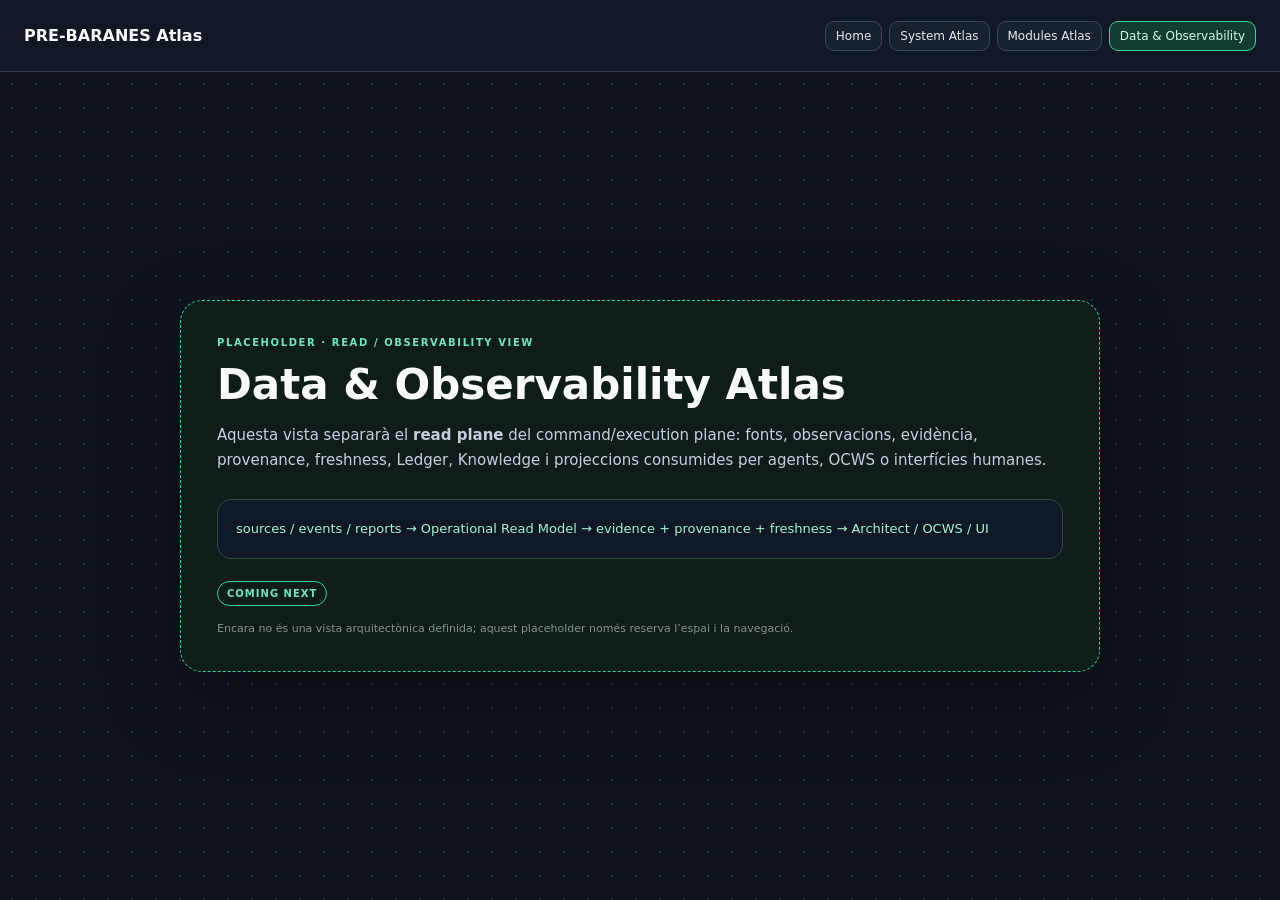
==== data-observability.html @ f3040fb4 "Compact Atlas home and add data observability placeholder" ====
<!doctype html>
<html lang="ca">
<head>
<meta charset="utf-8">
<meta name="viewport" content="width=device-width,initial-scale=1">
<title>PRE-BARANES Atlas — Data & Observability</title>
<style>
:root{color-scheme:dark;--bg:#0f141b;--line:#334155;--text:#f8fafc;--muted:#9fb0c4;--green:#34d399}
*{box-sizing:border-box}html,body{margin:0;min-height:100%;background:var(--bg);color:var(--text);font-family:Inter,system-ui,-apple-system,Segoe UI,sans-serif}body{background-image:radial-gradient(#263548 1px,transparent 1px);background-size:24px 24px}.top{height:72px;border-bottom:1px solid var(--line);background:#111827e8}.topin{max-width:1280px;height:100%;margin:auto;padding:0 24px;display:flex;align-items:center;justify-content:space-between;gap:18px}.brand{font-size:16px;font-weight:800}.nav{display:flex;gap:7px;flex-wrap:wrap}.nav a{font-size:12px;text-decoration:none;color:#e5e7eb;background:#18212f;border:1px solid #3b485b;border-radius:9px;padding:7px 10px}.nav a.active{background:#123d32;color:#d1fae5;border-color:#34d399}
main{min-height:calc(100vh - 72px);display:grid;place-items:center;padding:32px}.panel{width:min(920px,100%);padding:36px;border:1px dashed #34d399;border-radius:22px;background:#10201bdd;box-shadow:0 26px 80px #0005}.eyebrow{font-size:10px;letter-spacing:.16em;color:#6ee7b7;font-weight:800}.panel h1{font-size:42px;margin:12px 0 14px}.panel p{font-size:15px;line-height:1.65;color:#c4cfdd;margin:0}.flow{margin-top:26px;padding:18px;border:1px solid #2d4e43;border-radius:14px;background:#0f172acc;color:#a7f3d0;font-size:13px;line-height:1.7}.status{display:inline-block;margin-top:22px;padding:6px 9px;border:1px solid #34d399;border-radius:999px;color:#6ee7b7;font-size:10px;font-weight:800;letter-spacing:.1em}.note{margin-top:16px;color:#7f948c;font-size:11px}
@media(max-width:760px){.top{height:auto}.topin{padding:14px 18px;align-items:flex-start;flex-direction:column}.panel{padding:24px}.panel h1{font-size:32px}}
</style>
</head>
<body>
<header class="top"><div class="topin"><div class="brand">PRE-BARANES Atlas</div><nav class="nav"><a href="./index.html">Home</a><a href="./react-flow-test.html">System Atlas</a><a href="./modules-atlas.html">Modules Atlas</a><a class="active" href="./data-observability.html">Data & Observability</a></nav></div></header>
<main><section class="panel"><div class="eyebrow">PLACEHOLDER · READ / OBSERVABILITY VIEW</div><h1>Data & Observability Atlas</h1><p>Aquesta vista separarà el <strong>read plane</strong> del command/execution plane: fonts, observacions, evidència, provenance, freshness, Ledger, Knowledge i projeccions consumides per agents, OCWS o interfícies humanes.</p><div class="flow">sources / events / reports → Operational Read Model → evidence + provenance + freshness → Architect / OCWS / UI</div><span class="status">COMING NEXT</span><div class="note">Encara no és una vista arquitectònica definida; aquest placeholder només reserva l’espai i la navegació.</div></section></main>
</body>
</html>
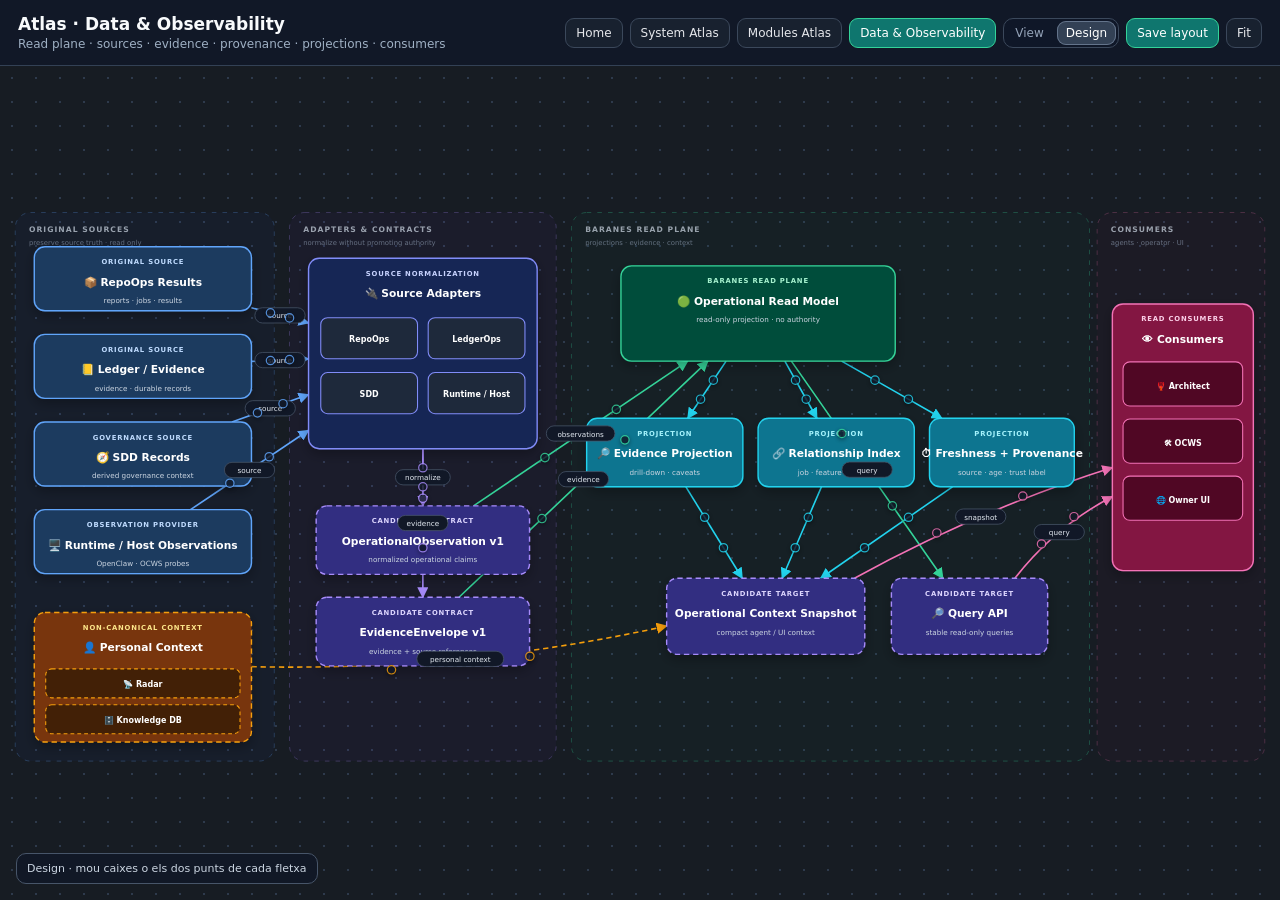
==== commit c343eb8e: "Build interactive Data Observability Atlas" ====
--- a/data-observability.html
+++ b/data-observability.html
@@ -5,14 +5,33 @@
 <meta name="viewport" content="width=device-width,initial-scale=1">
 <title>PRE-BARANES Atlas — Data & Observability</title>
 <style>
-:root{color-scheme:dark;--bg:#0f141b;--line:#334155;--text:#f8fafc;--muted:#9fb0c4;--green:#34d399}
-*{box-sizing:border-box}html,body{margin:0;min-height:100%;background:var(--bg);color:var(--text);font-family:Inter,system-ui,-apple-system,Segoe UI,sans-serif}body{background-image:radial-gradient(#263548 1px,transparent 1px);background-size:24px 24px}.top{height:72px;border-bottom:1px solid var(--line);background:#111827e8}.topin{max-width:1280px;height:100%;margin:auto;padding:0 24px;display:flex;align-items:center;justify-content:space-between;gap:18px}.brand{font-size:16px;font-weight:800}.nav{display:flex;gap:7px;flex-wrap:wrap}.nav a{font-size:12px;text-decoration:none;color:#e5e7eb;background:#18212f;border:1px solid #3b485b;border-radius:9px;padding:7px 10px}.nav a.active{background:#123d32;color:#d1fae5;border-color:#34d399}
-main{min-height:calc(100vh - 72px);display:grid;place-items:center;padding:32px}.panel{width:min(920px,100%);padding:36px;border:1px dashed #34d399;border-radius:22px;background:#10201bdd;box-shadow:0 26px 80px #0005}.eyebrow{font-size:10px;letter-spacing:.16em;color:#6ee7b7;font-weight:800}.panel h1{font-size:42px;margin:12px 0 14px}.panel p{font-size:15px;line-height:1.65;color:#c4cfdd;margin:0}.flow{margin-top:26px;padding:18px;border:1px solid #2d4e43;border-radius:14px;background:#0f172acc;color:#a7f3d0;font-size:13px;line-height:1.7}.status{display:inline-block;margin-top:22px;padding:6px 9px;border:1px solid #34d399;border-radius:999px;color:#6ee7b7;font-size:10px;font-weight:800;letter-spacing:.1em}.note{margin-top:16px;color:#7f948c;font-size:11px}
-@media(max-width:760px){.top{height:auto}.topin{padding:14px 18px;align-items:flex-start;flex-direction:column}.panel{padding:24px}.panel h1{font-size:32px}}
+:root{color-scheme:dark;--bg:#0f141b;--panel:#111827;--line:#334155;--text:#f8fafc;--muted:#9fb0c4;--edge:#94a3b8;--source:#60a5fa;--candidate:#a78bfa;--read:#34d399;--projection:#22d3ee;--personal:#f59e0b;--consumer:#f472b6}
+*{box-sizing:border-box}html,body{height:100%;margin:0}body{font-family:Inter,system-ui,-apple-system,Segoe UI,sans-serif;background:var(--bg);color:var(--text)}.app{height:100%;display:grid;grid-template-rows:auto 1fr}.top{display:flex;align-items:center;justify-content:space-between;gap:16px;padding:14px 18px;background:#111827;border-bottom:1px solid var(--line)}h1{font-size:17px;margin:0}.sub{font-size:12px;color:var(--muted);margin-top:3px}.nav{display:flex;gap:7px;flex-wrap:wrap}.nav a,.nav button{font:inherit;font-size:12px;text-decoration:none;color:#e5e7eb;background:#18212f;border:1px solid #3b485b;border-radius:9px;padding:7px 10px;cursor:pointer}.nav a.active,.nav button.primary{background:#0f766e;color:#fff;border-color:#34d399}.nav button.saved{background:#065f46;border-color:#34d399}.canvas{position:relative;min-height:0;overflow:hidden;background:#171c23}.canvas:before{content:"";position:absolute;inset:0;background-image:radial-gradient(#334155 1px,transparent 1px);background-size:24px 24px;pointer-events:none;opacity:.82}svg{position:absolute;inset:0;width:100%;height:100%;display:block;touch-action:none;user-select:none}.status{position:absolute;left:16px;bottom:16px;background:#111827e8;border:1px solid #475569;border-radius:10px;padding:8px 10px;font-size:11px;color:#cbd5e1;pointer-events:none}
+.zone{stroke-width:1.2;stroke-dasharray:6 8;pointer-events:none}.zone-source{fill:#1d4ed8;fill-opacity:.045;stroke:#60a5fa;stroke-opacity:.28}.zone-contract{fill:#6d28d9;fill-opacity:.045;stroke:#a78bfa;stroke-opacity:.28}.zone-read{fill:#047857;fill-opacity:.045;stroke:#34d399;stroke-opacity:.30}.zone-consumer{fill:#9d174d;fill-opacity:.035;stroke:#f472b6;stroke-opacity:.25}.zone-title{font-size:10px;letter-spacing:1.35px;font-weight:750;fill:#cbd5e1;opacity:.72;pointer-events:none}.zone-subtitle{font-size:9px;fill:#94a3b8;opacity:.62;pointer-events:none}
+.node{cursor:move}.box{stroke-width:1.8;filter:url(#shadow)}.kicker{font-size:9px;letter-spacing:1.05px;font-weight:700;text-anchor:middle}.title{font-size:14px;font-weight:780;fill:#fff;text-anchor:middle}.note{font-size:9.5px;fill:#cbd5e1;text-anchor:middle}.source .box{fill:#1e3a5f;stroke:#60a5fa}.source .kicker{fill:#bfdbfe}.adapter .box{fill:#172554;stroke:#818cf8}.adapter .kicker{fill:#c7d2fe}.candidate .box{fill:#312e81;stroke:#a78bfa;stroke-dasharray:7 5}.candidate .kicker{fill:#ddd6fe}.readcore .box{fill:#064e3b;stroke:#34d399}.readcore .kicker{fill:#a7f3d0}.projection .box{fill:#0e7490;stroke:#22d3ee}.projection .kicker{fill:#a5f3fc}.personal .box{fill:#78350f;stroke:#f59e0b;stroke-dasharray:7 5}.personal .kicker{fill:#fde68a}.consumer .box{fill:#831843;stroke:#f472b6}.consumer .kicker{fill:#fbcfe8}.sub-box{stroke-width:1.4}.sub-title{font-size:10.5px;font-weight:700;fill:#fff;text-anchor:middle}.adapter .sub-box{fill:#1e293b;stroke:#818cf8}.personal .sub-box{fill:#422006;stroke:#f59e0b;stroke-dasharray:5 4}.consumer .sub-box{fill:#500724;stroke:#f472b6}
+.edge{fill:none;stroke:var(--edge);stroke-width:2.1;marker-end:url(#arrow);pointer-events:none}.edge.sourceedge{stroke:var(--source);marker-end:url(#arrowBlue)}.edge.contractedge{stroke:var(--candidate);marker-end:url(#arrowViolet)}.edge.readedge{stroke:var(--read);marker-end:url(#arrowGreen)}.edge.projectedge{stroke:var(--projection);marker-end:url(#arrowCyan)}.edge.personaledge{stroke:var(--personal);marker-end:url(#arrowAmber);stroke-dasharray:7 5}.edge.consumeedge{stroke:var(--consumer);marker-end:url(#arrowPink)}.edge-label-bg{fill:#111827;stroke:#475569;pointer-events:none}.edge-label{fill:#e2e8f0;font-size:9.5px;text-anchor:middle;pointer-events:none}.edge-handle{fill:#111827;stroke:#94a3b8;stroke-width:1.6;opacity:.82;cursor:move;pointer-events:all;filter:drop-shadow(0 2px 3px rgba(0,0,0,.45))}.edge-handle:hover,.edge-handle.active{stroke:#fff;stroke-width:2.2;opacity:1}.edge-handle.sourceedge{stroke:var(--source)}.edge-handle.contractedge{stroke:var(--candidate)}.edge-handle.readedge{stroke:var(--read)}.edge-handle.projectedge{stroke:var(--projection)}.edge-handle.personaledge{stroke:var(--personal)}.edge-handle.consumeedge{stroke:var(--consumer)}
+#data-mode-group{display:flex;gap:4px;padding:2px;border:1px solid #3b485b;border-radius:10px;background:#0f172a80}#data-mode-group button{border:0!important;background:transparent!important;padding:5px 9px!important;color:#94a3b8!important}#data-mode-group button.active{background:#334155!important;color:#fff!important;box-shadow:inset 0 0 0 1px #64748b}body[data-data-mode="view"] #edge-handles{display:none}body[data-data-mode="view"] .node{cursor:default!important}@media(max-width:800px){.top{align-items:flex-start;flex-direction:column}.canvas{min-height:720px}}
 </style>
 </head>
 <body>
-<header class="top"><div class="topin"><div class="brand">PRE-BARANES Atlas</div><nav class="nav"><a href="./index.html">Home</a><a href="./react-flow-test.html">System Atlas</a><a href="./modules-atlas.html">Modules Atlas</a><a class="active" href="./data-observability.html">Data & Observability</a></nav></div></header>
-<main><section class="panel"><div class="eyebrow">PLACEHOLDER · READ / OBSERVABILITY VIEW</div><h1>Data & Observability Atlas</h1><p>Aquesta vista separarà el <strong>read plane</strong> del command/execution plane: fonts, observacions, evidència, provenance, freshness, Ledger, Knowledge i projeccions consumides per agents, OCWS o interfícies humanes.</p><div class="flow">sources / events / reports → Operational Read Model → evidence + provenance + freshness → Architect / OCWS / UI</div><span class="status">COMING NEXT</span><div class="note">Encara no és una vista arquitectònica definida; aquest placeholder només reserva l’espai i la navegació.</div></section></main>
+<div class="app">
+<header class="top"><div><h1>Atlas · Data & Observability</h1><div class="sub">Read plane · sources · evidence · provenance · projections · consumers</div></div><nav class="nav"><a href="./index.html">Home</a><a href="./react-flow-test.html">System Atlas</a><a href="./modules-atlas.html">Modules Atlas</a><a class="active" href="./data-observability.html">Data & Observability</a><button id="save" class="primary" type="button">Save layout</button><button id="fit" type="button">Fit</button></nav></header>
+<main class="canvas"><svg id="g" viewBox="0 0 1680 880" aria-label="Data and Observability Atlas"><defs><marker id="arrow" viewBox="0 0 10 10" refX="9" refY="5" markerWidth="7" markerHeight="7" orient="auto"><path d="M0 0L10 5L0 10z" fill="#94a3b8"/></marker><marker id="arrowBlue" viewBox="0 0 10 10" refX="9" refY="5" markerWidth="7" markerHeight="7" orient="auto"><path d="M0 0L10 5L0 10z" fill="#60a5fa"/></marker><marker id="arrowViolet" viewBox="0 0 10 10" refX="9" refY="5" markerWidth="7" markerHeight="7" orient="auto"><path d="M0 0L10 5L0 10z" fill="#a78bfa"/></marker><marker id="arrowGreen" viewBox="0 0 10 10" refX="9" refY="5" markerWidth="7" markerHeight="7" orient="auto"><path d="M0 0L10 5L0 10z" fill="#34d399"/></marker><marker id="arrowCyan" viewBox="0 0 10 10" refX="9" refY="5" markerWidth="7" markerHeight="7" orient="auto"><path d="M0 0L10 5L0 10z" fill="#22d3ee"/></marker><marker id="arrowAmber" viewBox="0 0 10 10" refX="9" refY="5" markerWidth="7" markerHeight="7" orient="auto"><path d="M0 0L10 5L0 10z" fill="#f59e0b"/></marker><marker id="arrowPink" viewBox="0 0 10 10" refX="9" refY="5" markerWidth="7" markerHeight="7" orient="auto"><path d="M0 0L10 5L0 10z" fill="#f472b6"/></marker><filter id="shadow" x="-20%" y="-30%" width="140%" height="170%"><feDropShadow dx="0" dy="6" stdDeviation="8" flood-color="#000" flood-opacity=".28"/></filter></defs><g id="zones"></g><g id="edges"></g><g id="nodes"></g><g id="labels"></g><g id="edge-handles"></g></svg><div id="status" class="status">Read plane · View / Design · Save layout per conservar-ho</div></main>
+</div>
+<script>
+(()=>{
+const svg=document.getElementById('g'),Z=document.getElementById('zones'),N=document.getElementById('nodes'),E=document.getElementById('edges'),L=document.getElementById('labels'),H=document.getElementById('edge-handles'),save=document.getElementById('save'),fitBtn=document.getElementById('fit'),status=document.getElementById('status'),nav=document.querySelector('.nav'),NS='http://www.w3.org/2000/svg',KEY='pre-baranes-atlas:data-observability:v1',MODE='pre-baranes-atlas:data-observability:mode:v1';
+const defs={repo:{x:45,y:130,w:285,h:84,type:'source',kicker:'ORIGINAL SOURCE',title:'📦 RepoOps Results',note:'reports · jobs · results'},ledger:{x:45,y:245,w:285,h:84,type:'source',kicker:'ORIGINAL SOURCE',title:'📒 Ledger / Evidence',note:'evidence · durable records'},sdd:{x:45,y:360,w:285,h:84,type:'source',kicker:'GOVERNANCE SOURCE',title:'🧭 SDD Records',note:'derived governance context'},runtime:{x:45,y:475,w:285,h:84,type:'source',kicker:'OBSERVATION PROVIDER',title:'🖥️ Runtime / Host Observations',note:'OpenClaw · OCWS probes'},personal:{x:45,y:610,w:285,h:170,type:'personal',kicker:'NON-CANONICAL CONTEXT',title:'👤 Personal Context',compound:'personal'},adapters:{x:405,y:145,w:300,h:250,type:'adapter',kicker:'SOURCE NORMALIZATION',title:'🔌 Source Adapters',compound:'adapters'},observation:{x:415,y:470,w:280,h:90,type:'candidate',kicker:'CANDIDATE CONTRACT',title:'OperationalObservation v1',note:'normalized operational claims'},envelope:{x:415,y:590,w:280,h:90,type:'candidate',kicker:'CANDIDATE CONTRACT',title:'EvidenceEnvelope v1',note:'evidence + source references'},readModel:{x:815,y:155,w:360,h:125,type:'readcore',kicker:'BARANES READ PLANE',title:'🟢 Operational Read Model',note:'read-only projection · no authority'},evidenceProjection:{x:770,y:355,w:205,h:90,type:'projection',kicker:'PROJECTION',title:'🔎 Evidence Projection',note:'drill-down · caveats'},relationshipIndex:{x:995,y:355,w:205,h:90,type:'projection',kicker:'PROJECTION',title:'🔗 Relationship Index',note:'job · feature · artifact'},freshness:{x:1220,y:355,w:190,h:90,type:'projection',kicker:'PROJECTION',title:'⏱ Freshness + Provenance',note:'source · age · trust label'},snapshot:{x:875,y:565,w:260,h:100,type:'candidate',kicker:'CANDIDATE TARGET',title:'Operational Context Snapshot',note:'compact agent / UI context'},query:{x:1170,y:565,w:205,h:100,type:'candidate',kicker:'CANDIDATE TARGET',title:'🔎 Query API',note:'stable read-only queries'},consumers:{x:1460,y:205,w:185,h:350,type:'consumer',kicker:'READ CONSUMERS',title:'👁 Consumers',compound:'consumers'}};
+const state={};for(const[id,d]of Object.entries(defs))state[id]={x:d.x,y:d.y};const edges=[['repo','adapters','sourceedge','source'],['ledger','adapters','sourceedge','source'],['sdd','adapters','sourceedge','source'],['runtime','adapters','sourceedge','source'],['adapters','observation','contractedge','normalize'],['adapters','envelope','contractedge','evidence'],['observation','readModel','readedge','observations'],['envelope','readModel','readedge','evidence'],['readModel','evidenceProjection','projectedge',''],['readModel','relationshipIndex','projectedge',''],['readModel','freshness','projectedge',''],['evidenceProjection','snapshot','projectedge',''],['relationshipIndex','snapshot','projectedge',''],['freshness','snapshot','projectedge',''],['readModel','query','readedge','query'],['personal','snapshot','personaledge','personal context'],['snapshot','consumers','consumeedge','snapshot'],['query','consumers','consumeedge','query']];const controls={};edges.forEach((_,i)=>controls[i]={c1dx:0,c1dy:0,c2dx:0,c2dy:0});let view={x:0,y:0,w:1680,h:880},drag=null,edgeDrag=null,pan=null,mode=localStorage.getItem(MODE)||'design';try{const s=JSON.parse(localStorage.getItem(KEY)||'null');if(s?.positions)for(const id in state)if(s.positions[id])state[id]={...state[id],...s.positions[id]};if(s?.controls)for(const i in controls)if(s.controls[i])controls[i]={...controls[i],...s.controls[i]};if(s?.view&&['x','y','w','h'].every(k=>Number.isFinite(s.view[k])))view={...s.view}}catch(_){}
+function X(tag,a={}){const q=document.createElementNS(NS,tag);for(const[k,v]of Object.entries(a))q.setAttribute(k,v);return q}function P(e){const r=svg.getBoundingClientRect(),v=svg.viewBox.baseVal;return{x:v.x+(e.clientX-r.left)/r.width*v.width,y:v.y+(e.clientY-r.top)/r.height*v.height}}function applyView(){svg.setAttribute('viewBox',`${view.x} ${view.y} ${view.w} ${view.h}`)}function box(id){const d=defs[id],s=state[id];return{x:s.x,y:s.y,w:d.w,h:d.h}}function boundary(b,ux,uy,out){const cx=b.x+b.w/2,cy=b.y+b.h/2,hw=b.w/2,hh=b.h/2,k=1/Math.max(Math.abs(ux)/(hw||1),Math.abs(uy)/(hh||1),.0001);return{x:cx+(out?1:-1)*ux*k,y:cy+(out?1:-1)*uy*k}}
+function base(i){const[e1,e2,cls]=edges[i],a=box(e1),b=box(e2),ax=a.x+a.w/2,ay=a.y+a.h/2,bx=b.x+b.w/2,by=b.y+b.h/2,dx=bx-ax,dy=by-ay,l=Math.hypot(dx,dy)||1,ux=dx/l,uy=dy/l,nx=-uy,ny=ux,S=boundary(a,ux,uy,true),T=boundary(b,ux,uy,false),bend=cls==='personaledge'?22:cls==='consumeedge'?-12:0;return{S,T,c1:{x:S.x+(T.x-S.x)/3+nx*bend,y:S.y+(T.y-S.y)/3+ny*bend},c2:{x:S.x+2*(T.x-S.x)/3+nx*bend,y:S.y+2*(T.y-S.y)/3+ny*bend}}}function geom(i){const b=base(i),c=controls[i];return{S:b.S,T:b.T,C1:{x:b.c1.x+c.c1dx,y:b.c1.y+c.c1dy},C2:{x:b.c2.x+c.c2dx,y:b.c2.y+c.c2dy}}}function point(g,t=.5){const u=1-t;return{x:u*u*u*g.S.x+3*u*u*t*g.C1.x+3*u*t*t*g.C2.x+t*t*t*g.T.x,y:u*u*u*g.S.y+3*u*u*t*g.C1.y+3*u*t*t*g.C2.y+t*t*t*g.T.y}}
+function zones(){Z.innerHTML='';const z=(cl,x,y,w,h,title,sub)=>{Z.appendChild(X('rect',{class:`zone ${cl}`,x,y,width:w,height:h,rx:20}));let t=X('text',{class:'zone-title',x:x+18,y:y+26});t.textContent=title;Z.appendChild(t);t=X('text',{class:'zone-subtitle',x:x+18,y:y+43});t.textContent=sub;Z.appendChild(t)};z('zone-source',20,85,340,720,'ORIGINAL SOURCES','preserve source truth · read only');z('zone-contract',380,85,350,720,'ADAPTERS & CONTRACTS','normalize without promoting authority');z('zone-read',750,85,680,720,'BARANES READ PLANE','projections · evidence · context');z('zone-consumer',1440,85,220,720,'CONSUMERS','agents · operator · UI')}
+function compound(g,d,kind){if(kind==='adapters'){[['RepoOps',16,78],['LedgerOps',157,78],['SDD',16,150],['Runtime / Host',157,150]].forEach(([txt,x,y])=>{g.appendChild(X('rect',{class:'sub-box',x,y,width:127,height:54,rx:9}));const t=X('text',{class:'sub-title',x:x+63.5,y:y+32});t.textContent=txt;g.appendChild(t)})}if(kind==='personal'){[['📡 Radar',15,74],['🗄️ Knowledge DB',15,121]].forEach(([txt,x,y])=>{g.appendChild(X('rect',{class:'sub-box',x,y,width:d.w-30,height:38,rx:8}));const t=X('text',{class:'sub-title',x:d.w/2,y:y+24});t.textContent=txt;g.appendChild(t)})}if(kind==='consumers'){[['🦞 Architect',14,76],['🛠 OCWS',14,151],['🌐 Owner UI',14,226]].forEach(([txt,x,y])=>{g.appendChild(X('rect',{class:'sub-box',x,y,width:d.w-28,height:58,rx:9}));const t=X('text',{class:'sub-title',x:d.w/2,y:y+35});t.textContent=txt;g.appendChild(t)})}}
+function node(id){const d=defs[id],s=state[id],g=X('g',{class:`node ${d.type}`,'data-id':id,transform:`translate(${s.x} ${s.y})`});g.appendChild(X('rect',{class:'box',width:d.w,height:d.h,rx:14}));let t=X('text',{class:'kicker',x:d.w/2,y:23});t.textContent=d.kicker;g.appendChild(t);t=X('text',{class:'title',x:d.w/2,y:51});t.textContent=d.title;g.appendChild(t);if(d.note){t=X('text',{class:'note',x:d.w/2,y:74});t.textContent=d.note;g.appendChild(t)}if(d.compound)compound(g,d,d.compound);N.appendChild(g)}
+function renderEdges(){E.innerHTML=L.innerHTML=H.innerHTML='';edges.forEach((e,i)=>{const g=geom(i),d=`M${g.S.x} ${g.S.y}C${g.C1.x} ${g.C1.y} ${g.C2.x} ${g.C2.y} ${g.T.x} ${g.T.y}`;E.appendChild(X('path',{class:`edge ${e[2]}`,d}));if(e[3]){const p=point(g),w=Math.max(66,e[3].length*6+18);L.appendChild(X('rect',{class:'edge-label-bg',x:p.x-w/2,y:p.y-10,width:w,height:20,rx:10}));const t=X('text',{class:'edge-label',x:p.x,y:p.y+4});t.textContent=e[3];L.appendChild(t)}[['c1',g.C1],['c2',g.C2]].forEach(([which,p])=>H.appendChild(X('circle',{class:`edge-handle ${e[2]}${edgeDrag&&edgeDrag.i===i&&edgeDrag.which===which?' active':''}`,'data-edge':i,'data-control':which,cx:p.x,cy:p.y,r:5.5})))})}function render(){zones();N.innerHTML='';Object.keys(defs).forEach(node);renderEdges()}function dirty(){save.classList.remove('saved');save.textContent='Save layout';status.textContent=mode==='view'?'View · pan / zoom disponibles':'Design · layout o corbes modificades · prem Save layout'}function saveAll(){try{localStorage.setItem(KEY,JSON.stringify({positions:state,controls,view}));save.classList.add('saved');save.textContent='Saved';status.textContent='Layout i corbes guardats'}catch(_){status.textContent='No s’ha pogut guardar'}}function fit(){const bs=Object.keys(defs).map(box),pts=[];edges.forEach((_,i)=>{const g=geom(i);pts.push(g.C1,g.C2)});const m=55,minX=Math.min(...bs.map(b=>b.x),...pts.map(p=>p.x))-m,minY=Math.min(...bs.map(b=>b.y),...pts.map(p=>p.y))-m,maxX=Math.max(...bs.map(b=>b.x+b.w),...pts.map(p=>p.x))+m,maxY=Math.max(...bs.map(b=>b.y+b.h),...pts.map(p=>p.y))+m;let x=minX,y=minY,w=maxX-minX,h=maxY-minY;const r=svg.getBoundingClientRect(),a=(r.width||1)/(r.height||1);if(w/h>a){const nh=w/a;y-=(nh-h)/2;h=nh}else{const nw=h*a;x-=(nw-w)/2;w=nw}view={x,y,w,h};applyView()}
+const group=document.createElement('span');group.id='data-mode-group';const vb=document.createElement('button'),db=document.createElement('button');vb.type=db.type='button';vb.textContent='View';db.textContent='Design';group.append(vb,db);nav.insertBefore(group,save);function setMode(m){mode=m;document.body.dataset.dataMode=m;vb.classList.toggle('active',m==='view');db.classList.toggle('active',m==='design');try{localStorage.setItem(MODE,m)}catch(_){}status.textContent=m==='view'?'View · edició bloquejada · pan / zoom disponibles':'Design · mou caixes o els dos punts de cada fletxa'}vb.onclick=()=>setMode('view');db.onclick=()=>setMode('design');setMode(mode==='view'?'view':'design');
+svg.addEventListener('pointerdown',e=>{const h=e.target.closest?.('.edge-handle');if(mode==='design'&&h){e.preventDefault();e.stopPropagation();edgeDrag={i:+h.dataset.edge,which:h.dataset.control,pid:e.pointerId};try{svg.setPointerCapture(e.pointerId)}catch(_){};renderEdges();return}const g=e.target.closest?.('.node');if(mode==='design'&&g){e.preventDefault();e.stopPropagation();const id=g.dataset.id,p=P(e),s=state[id];drag={id,pid:e.pointerId,dx:p.x-s.x,dy:p.y-s.y};try{svg.setPointerCapture(e.pointerId)}catch(_){};return}pan={pid:e.pointerId,x:e.clientX,y:e.clientY,vx:view.x,vy:view.y};try{svg.setPointerCapture(e.pointerId)}catch(_){}});svg.addEventListener('pointermove',e=>{if(edgeDrag&&e.pointerId===edgeDrag.pid){const p=P(e),b=base(edgeDrag.i),c=controls[edgeDrag.i];if(edgeDrag.which==='c1'){c.c1dx=p.x-b.c1.x;c.c1dy=p.y-b.c1.y}else{c.c2dx=p.x-b.c2.x;c.c2dy=p.y-b.c2.y}renderEdges();dirty();return}if(drag&&e.pointerId===drag.pid){const p=P(e),s=state[drag.id];s.x=p.x-drag.dx;s.y=p.y-drag.dy;N.querySelector(`[data-id="${drag.id}"]`)?.setAttribute('transform',`translate(${s.x} ${s.y})`);renderEdges();dirty();return}if(pan&&e.pointerId===pan.pid){const r=svg.getBoundingClientRect();view.x=pan.vx-(e.clientX-pan.x)/r.width*view.w;view.y=pan.vy-(e.clientY-pan.y)/r.height*view.h;applyView()}});function end(e){if(edgeDrag&&e.pointerId===edgeDrag.pid){edgeDrag=null;renderEdges()}if(drag&&e.pointerId===drag.pid)drag=null;if(pan&&e.pointerId===pan.pid)pan=null;try{svg.releasePointerCapture(e.pointerId)}catch(_){}}svg.addEventListener('pointerup',end);svg.addEventListener('pointercancel',end);svg.addEventListener('wheel',e=>{e.preventDefault();const p=P(e),old={...view},f=e.deltaY>0?1.1:.9,nw=Math.min(3000,Math.max(650,view.w*f)),nh=nw*(view.h/view.w),rx=(p.x-old.x)/old.w,ry=(p.y-old.y)/old.h;view.x=p.x-rx*nw;view.y=p.y-ry*nh;view.w=nw;view.h=nh;applyView()},{passive:false});save.onclick=saveAll;fitBtn.onclick=()=>{fit();dirty()};applyView();render();
+})();
+</script>
 </body>
-</html>
+</html>
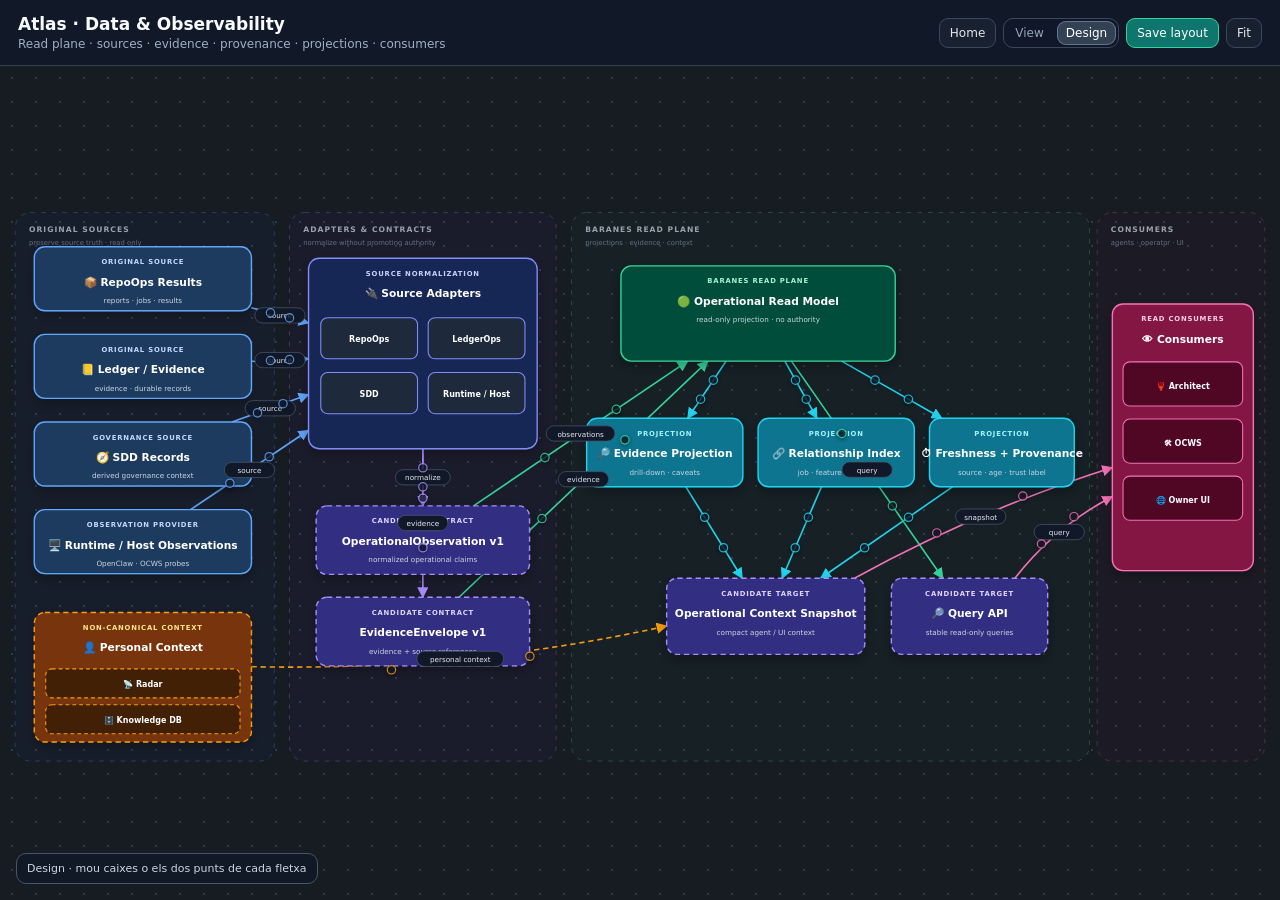
==== commit 66a25338: "Normalize Data Atlas header" ====
--- a/data-observability.html
+++ b/data-observability.html
@@ -15,7 +15,7 @@
 </head>
 <body>
 <div class="app">
-<header class="top"><div><h1>Atlas · Data & Observability</h1><div class="sub">Read plane · sources · evidence · provenance · projections · consumers</div></div><nav class="nav"><a href="./index.html">Home</a><a href="./react-flow-test.html">System Atlas</a><a href="./modules-atlas.html">Modules Atlas</a><a class="active" href="./data-observability.html">Data & Observability</a><button id="save" class="primary" type="button">Save layout</button><button id="fit" type="button">Fit</button></nav></header>
+<header class="top"><div><h1>Atlas · Data & Observability</h1><div class="sub">Read plane · sources · evidence · provenance · projections · consumers</div></div><nav class="nav"><a href="./index.html">Home</a><button id="save" class="primary" type="button">Save layout</button><button id="fit" type="button">Fit</button></nav></header>
 <main class="canvas"><svg id="g" viewBox="0 0 1680 880" aria-label="Data and Observability Atlas"><defs><marker id="arrow" viewBox="0 0 10 10" refX="9" refY="5" markerWidth="7" markerHeight="7" orient="auto"><path d="M0 0L10 5L0 10z" fill="#94a3b8"/></marker><marker id="arrowBlue" viewBox="0 0 10 10" refX="9" refY="5" markerWidth="7" markerHeight="7" orient="auto"><path d="M0 0L10 5L0 10z" fill="#60a5fa"/></marker><marker id="arrowViolet" viewBox="0 0 10 10" refX="9" refY="5" markerWidth="7" markerHeight="7" orient="auto"><path d="M0 0L10 5L0 10z" fill="#a78bfa"/></marker><marker id="arrowGreen" viewBox="0 0 10 10" refX="9" refY="5" markerWidth="7" markerHeight="7" orient="auto"><path d="M0 0L10 5L0 10z" fill="#34d399"/></marker><marker id="arrowCyan" viewBox="0 0 10 10" refX="9" refY="5" markerWidth="7" markerHeight="7" orient="auto"><path d="M0 0L10 5L0 10z" fill="#22d3ee"/></marker><marker id="arrowAmber" viewBox="0 0 10 10" refX="9" refY="5" markerWidth="7" markerHeight="7" orient="auto"><path d="M0 0L10 5L0 10z" fill="#f59e0b"/></marker><marker id="arrowPink" viewBox="0 0 10 10" refX="9" refY="5" markerWidth="7" markerHeight="7" orient="auto"><path d="M0 0L10 5L0 10z" fill="#f472b6"/></marker><filter id="shadow" x="-20%" y="-30%" width="140%" height="170%"><feDropShadow dx="0" dy="6" stdDeviation="8" flood-color="#000" flood-opacity=".28"/></filter></defs><g id="zones"></g><g id="edges"></g><g id="nodes"></g><g id="labels"></g><g id="edge-handles"></g></svg><div id="status" class="status">Read plane · View / Design · Save layout per conservar-ho</div></main>
 </div>
 <script>
